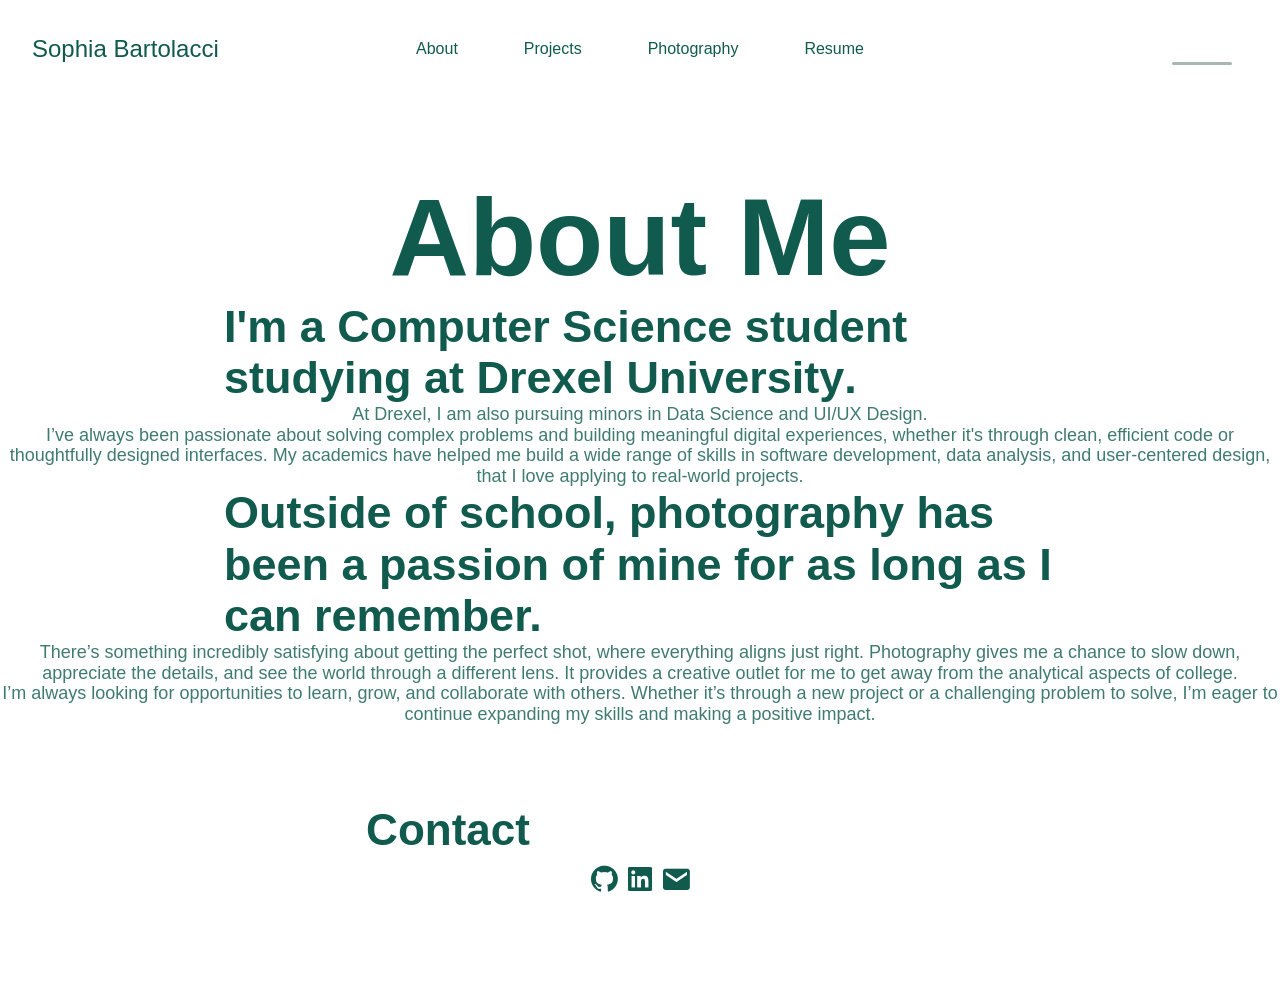
==== html/about.html @ 224af588 "initial update" ====
<!doctype html>
<html lang="en">
  <head>
    <meta charset="UTF-8" />
    <meta http-equiv="X-UA-Compatible" content="IE=edge" />
    <meta name="viewport" content="width=device-width, initial-scale=1.0" />
    <title>About</title>
    <link rel="icon" type="image/x-icon" href="../favicon_io/favicon.ico" />
    <link
      href="https://unpkg.com/boxicons@2.1.4/css/boxicons.min.css"
      rel="stylesheet"
    />
    <link
      href="../styles/normalize.css"
      media="screen"
      rel="stylesheet"
      type="text/css"
    />
    <link href="../styles/style.css" rel="stylesheet" type="text/css" />
    <link href="../styles/about.css" rel="stylesheet" type="text/css" />
  </head>
  <body>
    <header>
      <a href="../index.html" class="home">Sophia Bartolacci</a>
      <input type="checkbox" id="nav-toggle" class="nav-toggle" hidden />
      <label for="nav-toggle" class="nav-toggle-label">
        <span></span>
        <span></span>
        <span></span>
      </label>
      <nav>
        <ul>
          <li><a href="../index.html">Home</a></li>
          <li><a href="./about.html">About</a></li>
          <li><a href="../index.html">Projects</a></li>
          <li><a href="./photos.html">Photography</a></li>
          <li><a href="./resume.html">Resume</a></li>
        </ul>
      </nav>
      <div class="nav-right">
        <label class="empty"> empty box </label>
        <label class="theme-switch">
          <input type="checkbox" id="theme-toggle" />
          <span class="slider"></span>
        </label>
      </div>
    </header>
    <main>
      <h1>About Me</h1>
    <div class="container">
      <h2 class="subtitle">
        I'm a Computer Science student studying at
        <a href="https://www.online.drexel.edu/" target="_blank"
          >Drexel University</a
        >.
      </h2>
      <div class="description-container">
        <p class="description">
          At Drexel, I am also pursuing minors in Data Science and UI/UX Design.
        </p>
        <p class="description">
          I’ve always been passionate about solving complex problems and
          building meaningful digital experiences, whether it's through clean,
          efficient code or thoughtfully designed interfaces. My academics have
          helped me build a wide range of skills in software development, data
          analysis, and user-centered design, that I love applying to real-world
          projects.
        </p>
      </div>
      <div class="container">
        <h2 class="subtitle">
          Outside of school, photography has been a passion of mine for as long
          as I can remember.
        </h2>
        <div class="description-container">
          <p class="description">
            There’s something incredibly satisfying about getting the perfect
            shot, where everything aligns just right. Photography gives me a
            chance to slow down, appreciate the details, and see the world
            through a different lens. It provides a creative outlet for me to
            get away from the analytical aspects of college.
          </p>
          <p class="description">
            I’m always looking for opportunities to learn, grow, and collaborate
            with others. Whether it’s through a new project or a challenging
            problem to solve, I’m eager to continue expanding my skills and
            making a positive impact.
          </p>
        </div>
      </div>
    </div>
    </main>
    <footer>
      <h1>Contact</h1>
      <a href="https://github.com/sophiabartolacci" target="_blank">
        <i class="bx bxl-github"></i>
        <span class="footer-hidden-text"
          >Sophia Bartolacci's GitHub Profile</span
        >
      </a>
      <a href="https://www.linkedin.com/in/sophiabartolacci/" target="_blank">
        <i class="bx bxl-linkedin-square"></i>
        <span class="footer-hidden-text"
          >Sophia Bartolacci's LinkedIn Profile</span
        >
      </a>
      <a href="mailto:slb522@drexel.edu">
        <i class="bx bxs-envelope"></i>
        <span class="footer-hidden-text"
          >Sophia Bartolacci's Email Address</span
        >
      </a>
    </footer>
    <script src="../script/darkMode.js"></script>
  </body>
</html>
---- styles/style.css ----
/* Variables and Animations */
:root {
  --acorn-font: 'Acorn', sans-serif;
  --background-image: url(../images/light-mode.JPEG);
  --lighter-text-color: rgba(16, 90, 78, 0.8);
  --menu-background-color: rgb(16, 90, 78);
  --menu-text-color: #e7d2cb;
  --montserrat-font: 'Montserrat', sans-serif;
  --nav-background-hover: rgba(16, 90, 78, 0.3);
  --nav-height: 48px;
  --nav-text-hover: white;
  --project-text-color: #354542;
  --rhythm: 1.5rem;
  --text-color: #105a4e;
  --text-hover: #578b83;
}

.dark-mode {
  --background-image: url(../images/dark-mode.JPEG);
  --nav-background-hover: rgba(231, 210, 203, 0.3);
  --nav-text-hover: #105a4e;
  --slider-color: #283735;
  --text-color: #e7d2cb;
  --text-hover: #283735;
}

@font-face {
  font-family: Acorn;
  src: url(../fonts/acorn-medium.ttf);
}

@font-face {
  font-family: Montserrat;
  src: url(../fonts/montserrat.ttf);
}

@keyframes fadeInUp {
  to {
    opacity: 1;
    transform: translateY(0);
  }
}

/* Base Styles */
*,
*::before,
*::after {
  box-sizing: border-box;
}

* {
  color: var(--text-color);
  font-family: var(--montserrat-font);
  list-style: none;
  margin: 0;
  padding: 0;
  text-decoration: none;
}

body {
  background-attachment: fixed;
  background-image: var(--background-image);
  background-position: center;
  background-repeat: no-repeat;
  background-size: cover;
  height: 100vh;
  margin: 0;
  transition: background-color 0.3s ease, color 0.3s ease;
  width: 100vw;
}

h1 {
  animation: fadeInUp 0.5s forwards;
  font-family: var(--acorn-font);
  font-size: 2.8125rem;
  margin: 0;
  opacity: 0;
  padding-top: 60px;
  text-align: center;
  transform: translateY(-20px);
  transition: transform 0.3s ease, opacity 0.3s ease;
  width: 70%;
  margin: auto;
  margin-top: 30px;
}

h2 {
  font-family: var(--acorn-font);
  font-size: 45px;
}

p {
  animation: fadeInUp 0.8s forwards;
  color: var(--lighter-text-color);
  font-size: 0.875rem;
  font-weight: 500;
  opacity: 0;
  text-align: center;
  transform: translateY(-20px);
  transition: transform 0.3s ease, opacity 0.3s ease;
}

p a {
  font-weight: bold;
}

p a:hover {
  color: var(--text-hover);
}

.home {
  display: none;
}

header {
  animation: fadeInUp 0.2s forwards;
  background: var(--nav-background-hover);
  height: var(--nav-height);
  left: 0;
  opacity: 0;
  position: fixed;
  top: 0;
  transform: translateY(-20px);
  transition: transform 0.3s ease, opacity 0.3s ease;
  width: 100%;
  z-index: 1000;
}

header label {
  cursor: pointer;
  height: 20px;
  position: absolute;
  right: 1rem;
  top: 1rem;
  width: 26px;
  z-index: 1001;
}

header label span {
  background-color: var(--text-color);
  border-radius: 2px;
  color: var(--menu-text-color);
  display: block;
  height: 3px;
  position: absolute;
  transform-origin: left;
  width: 100%;
}

header label span:nth-child(1) {
  top: 0;
}

header label span:nth-child(2) {
  top: 8px;
}

header label span:nth-child(3) {
  top: 16px;
}

nav {
  background: var(--menu-background-color);
  height: 100vh;
  margin-block-start: var(--nav-height);
  position: fixed;
  right: -300px;
  top: 0;
  width: 300px;
  z-index: 1000;
}

nav ul {
  list-style: none;
  margin: 0;
  padding: 0;
}

nav ul li {
  padding: 0;
}

nav ul li a {
  background: var(--menu-background-color);
  color: var(--menu-text-color);
  display: block;
  font-family: var(--acorn-font);
  font-size: 1.25rem;
  padding-block: 1rem;
  padding-inline: 1rem;
  text-decoration: none;
  transition: 0.3s ease;
}

nav ul li a:hover {
  background-color: var(--menu-text-color);
  color: var(--menu-background-color);
}

.nav-toggle:checked ~ nav {
  right: 0;
}

.nav-toggle:checked ~ .nav-toggle-label span:nth-child(1) {
  top: -2px;
  transform: rotate(45deg);
}

.nav-toggle:checked ~ .nav-toggle-label span:nth-child(2) {
  opacity: 0;
}

.nav-toggle:checked ~ .nav-toggle-label span:nth-child(3) {
  transform: rotate(-45deg);
}



.subtitle {
  animation: fadeInUp 0.8s forwards;
  justify-content: center;
  margin: auto;
  opacity: 0;
  transform: translateY(-20px);
  transition: transform 0.3s ease, opacity 0.3s ease;
  width: 65%;
}

.subtitle a {
  font-weight: bold;
}

.subtitle a:hover {
  color: var(--text-hover);
}

#second-paragraph {
  margin: auto;
  margin-top: 50px;
  width: 75%;
}

.contact {
  font-size: 40px;
}

footer {
  background: transparent;
  margin-top: 50px;
  text-align: center;
  transition: 0.3s ease;
}

footer h1 {
  margin: 0;
  padding-top: 30px;
}

footer a i {
  color: var(--text-color);
  font-size: 1.5625rem;
  margin: 0;
  margin-bottom: 50px;
  margin-top: 8px;
  padding-bottom: 40px;
  text-decoration: none;
  transition: transform 0.2s ease;
}

footer a i:hover {
  color: var(--text-hover);
  transform: scale(1.45);
}

.footer-hidden-text {
  border: 0;
  clip: rect(0, 0, 0, 0);
  height: 1px;
  margin: -1px;
  overflow: hidden;
  padding: 0;
  position: absolute;
  width: 1px;
}

.links a i {
  color: var(--text-color);
  font-size: 30px;
  margin: 0;
  margin-bottom: 50px;
  text-decoration: none;
  transition: transform 0.2s ease;
}

.links a i:hover {
  color: var(--text-hover);
  transform: scale(1.45);
}

.link-boxes {
  animation: fadeInUp 0.5s forwards;
  display: flex;
  flex-wrap: wrap;
  gap: 30px;
  justify-content: center;
  margin-top: 30px;
  opacity: 0;
  transform: translateY(-50px);
  transition: transform 0.5s ease, opacity 0.3s ease;
}

.link-box {
  border-radius: 35px;
  display: block;
  padding-left: 30px;
  padding-top: 20px;
  position: relative;
  text-decoration: none;
  transition: transform 0.2s ease;
  width: 300px;
}

.link-box:hover {
  transform: scale(1.05);
}

.above-text {
  color: var(--project-text-color);
  font-size: 1.125rem;
  margin: 0;
}

.box-title {
  color: var(--project-text-color);
  font-family: var(--acorn-font);
  font-size: 1.875rem;
  text-align: left;
}

.link-box:first-of-type {
  background-color: #f3a1ad;
}

.link-box:nth-of-type(2) {
  background-color: #a3dcd5;
}

.link-box:nth-of-type(3) {
  background-color: #c78476;
}

.link-box:nth-of-type(4) {
  background-color: #f0c159;
}

.link-boxes a {
  font-family: var(--acorn-font);
  font-size: 45px;
}

.empty {
  color: transparent;
}

.theme-switch {
  display: inline-block;
  height: 34px;
  position: relative;
  width: 60px;
}

.theme-switch input {
  height: 0;
  opacity: 0;
  width: 0;
}

.slider {
  background-color: #a8b6b4;
  border-radius: 34px;
  bottom: 0;
  cursor: pointer;
  left: 0;
  position: absolute;
  right: 0;
  top: 0;
  transition: 0.4s;
}

.slider:before {
  background-image: url("../images/sun.png");
  background-repeat: no-repeat;
  background-size: cover;
  border-radius: 50%;
  bottom: -16px;
  content: "";
  height: 65px;
  left: -15px;
  position: absolute;
  transition: 0.4s;
  width: 65px;
}

input:checked + .slider {
  background-color: var(--slider-color);
}

input:checked + .slider:before {
  background-image: url("../images/moon.png");
  bottom: -12px;
  height: 60px;
  transform: translateX(28px);
  width: 60px;
}

/* Media Queries */
@media screen and (min-width: 650px) {
  h1 {
    font-size: 3.75rem;
    padding-top: 100px;
  }

  p {
    font-size: 1.125rem;
  }

  footer h1 {
    font-size: 2.75rem;
  }

  footer a i {
    font-size: 2rem;
  }
}

@media screen and (min-width: 1024px) {
  .nav-toggle-label,
  label,
  input,
  nav ul li:first-child {
    display: none;
  }

  h1 {
    font-size: 110px;
    padding-top: 5rem;
  }

  .home {
    background-color: transparent;
    display: flex;
    font-family: var(--acorn-font);
    font-size: 1.5rem;
    grid-column: 1/2;
    height: 50px;
    justify-content: left;
    margin: 35px 35px 15px 0;
    text-align: center;
    transition: 0.2s ease;
  }

  .home:hover {
    color: var(--text-hover);
    transform: scale(1.05);
  }

  header {
    background: none;
    display: grid;
    grid-template-columns: 1fr auto 1fr;
    padding: 0 2rem;
    position: static;
  }

  nav {
    background: none;
    display: flex;
    height: 50px;
    justify-content: center;
    margin: 30px;
    position: static;
    width: auto;
  }

  nav ul {
    display: flex;
    gap: 1rem;
  }

  nav ul li a {
    background-color: transparent;
    border-radius: 50px;
    color: var(--text-color);
    display: block;
    font-family: var(--montserrat-font);
    font-size: 1rem;
    padding: 10px 25px;
    transition: 0.2s ease;
  }

  nav ul li a:hover {
    background-color: var(--nav-background-hover);
    color: var(--nav-text-hover);
  }

  .link-boxes {
    gap: 100px;
    margin-top: 70px;
  }

  .link-box {
    height: 451px;
    padding: 50px;
  }

  .link-box:first-of-type {
    width: 30%;
  }

  .link-box:nth-of-type(2) {
    width: 50%;
  }

  .link-box:nth-of-type(3) {
    width: 45%;
  }

  .box-title {
    font-size: 35px;
    text-align: center;
  }

  .nav-right {
    align-items: center;
    display: flex;
    margin-left: auto;
  }

  .nav-right li {
    margin-left: 30px;
  }
}

@media screen and (min-width: 1280px) {
  h1 {
    font-size: 6.875rem;
    padding-top: 6rem;
  }
}
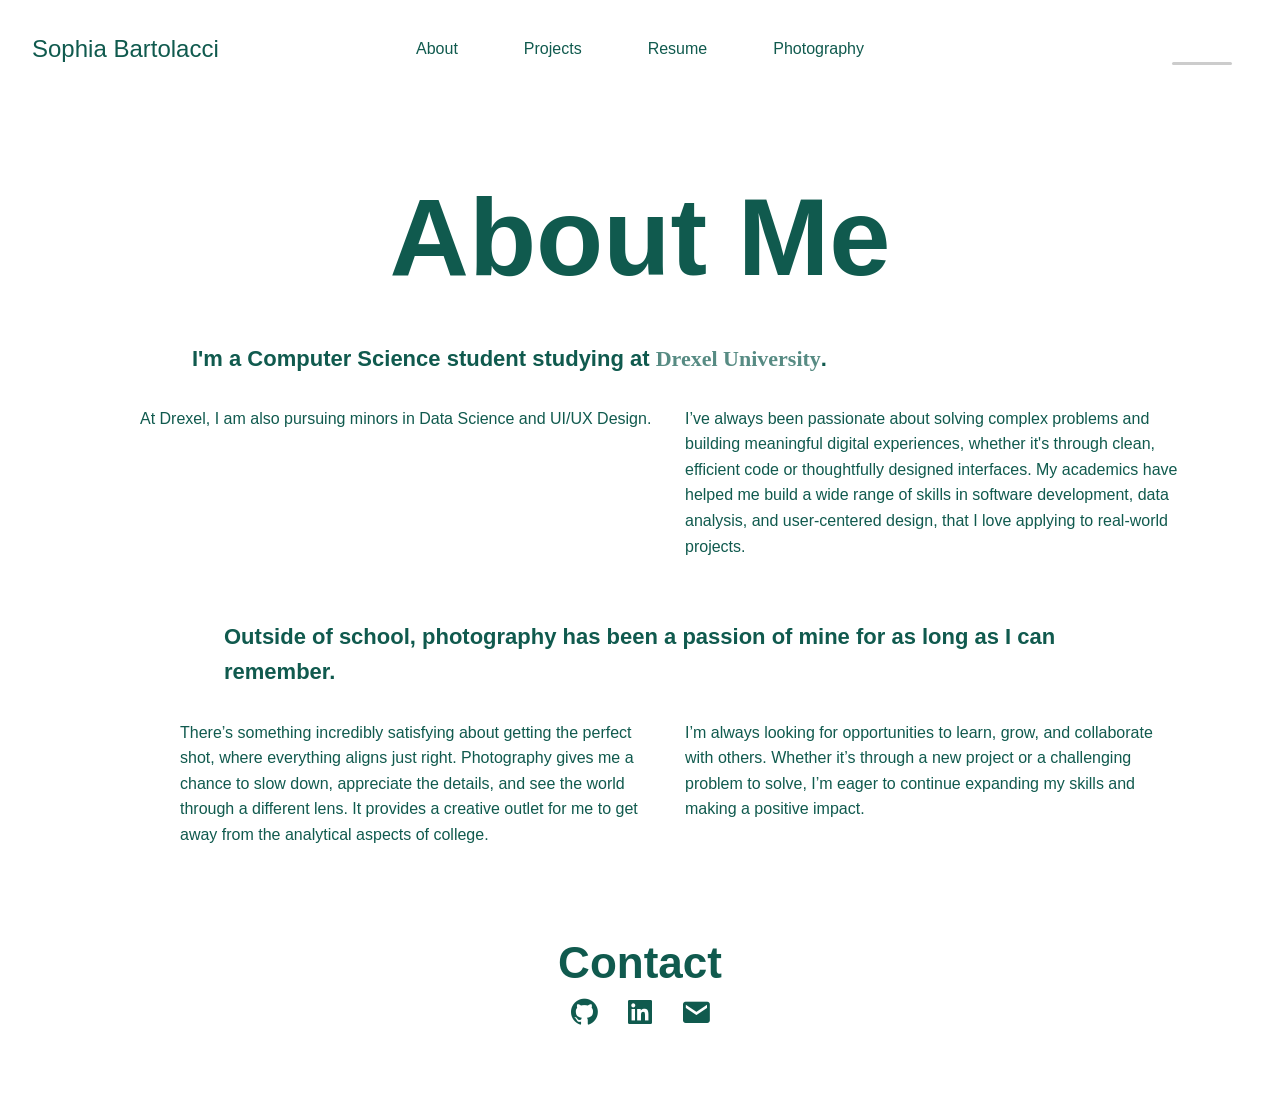
==== commit 746e8e64: "project boxes, clean code, etc" ====
--- a/html/about.html
+++ b/html/about.html
@@ -33,8 +33,8 @@
           <li><a href="../index.html">Home</a></li>
           <li><a href="./about.html">About</a></li>
           <li><a href="../index.html">Projects</a></li>
+          <li><a href="./resume.html">Resume</a></li>
           <li><a href="./photos.html">Photography</a></li>
-          <li><a href="./resume.html">Resume</a></li>
         </ul>
       </nav>
       <div class="nav-right">
--- a/styles/style.css
+++ b/styles/style.css
@@ -11,6 +11,7 @@
   --nav-text-hover: white;
   --project-text-color: #354542;
   --rhythm: 1.5rem;
+  --slider-bg-light: #ccc;
   --text-color: #105a4e;
   --text-hover: #578b83;
 }
@@ -19,6 +20,7 @@
   --background-image: url(../images/dark-mode.JPEG);
   --nav-background-hover: rgba(231, 210, 203, 0.3);
   --nav-text-hover: #105a4e;
+  --slider-bg-light: #555;
   --slider-color: #283735;
   --text-color: #e7d2cb;
   --text-hover: #283735;
@@ -70,18 +72,17 @@
 }
 
 h1 {
-  animation: fadeInUp 0.5s forwards;
+  animation: fadeInUp 0.5s 0.2s forwards;
   font-family: var(--acorn-font);
   font-size: 2.8125rem;
-  margin: 0;
+  margin: 0 auto;
+  margin-top: 30px;
   opacity: 0;
   padding-top: 60px;
   text-align: center;
   transform: translateY(-20px);
   transition: transform 0.3s ease, opacity 0.3s ease;
   width: 70%;
-  margin: auto;
-  margin-top: 30px;
 }
 
 h2 {
@@ -90,7 +91,7 @@
 }
 
 p {
-  animation: fadeInUp 0.8s forwards;
+  animation: fadeInUp 0.8s 0.4s forwards;
   color: var(--lighter-text-color);
   font-size: 0.875rem;
   font-weight: 500;
@@ -217,9 +218,12 @@
 
 
 .subtitle {
-  animation: fadeInUp 0.8s forwards;
+  animation: fadeInUp 0.8s 0.4s forwards;
+  font-size: 1.125rem;
   justify-content: center;
+  line-height: 1.6;
   margin: auto;
+  margin-top: 30px;
   opacity: 0;
   transform: translateY(-20px);
   transition: transform 0.3s ease, opacity 0.3s ease;
@@ -245,21 +249,26 @@
 }
 
 footer {
+  animation: fadeInUp 0.8s 1.2s forwards;
   background: transparent;
   margin-top: 50px;
+  opacity: 0;
   text-align: center;
+  transform: translateY(-20px);
   transition: 0.3s ease;
 }
 
 footer h1 {
-  margin: 0;
+  margin: 0 auto;
   padding-top: 30px;
+  text-align: center;
+  width: 100%;
 }
 
 footer a i {
   color: var(--text-color);
   font-size: 1.5625rem;
-  margin: 0;
+  margin: 0 10px;
   margin-bottom: 50px;
   margin-top: 8px;
   padding-bottom: 40px;
@@ -298,7 +307,7 @@
 }
 
 .link-boxes {
-  animation: fadeInUp 0.5s forwards;
+  animation: fadeInUp 0.8s 0.6s forwards;
   display: flex;
   flex-wrap: wrap;
   gap: 30px;
@@ -376,7 +385,7 @@
 }
 
 .slider {
-  background-color: #a8b6b4;
+  background-color: var(--slider-bg-light);
   border-radius: 34px;
   bottom: 0;
   cursor: pointer;
@@ -414,6 +423,21 @@
 }
 
 /* Media Queries */
+@media screen and (max-width: 1023px) {
+  .nav-right {
+    background: var(--menu-background-color);
+    bottom: 0;
+    padding: 20px;
+    position: absolute;
+    right: 0;
+    width: 100%;
+  }
+
+  .subtitle {
+    margin-top: 20px;
+  }
+}
+
 @media screen and (min-width: 650px) {
   h1 {
     font-size: 3.75rem;
@@ -422,6 +446,11 @@
 
   p {
     font-size: 1.125rem;
+  }
+
+  .subtitle {
+    font-size: 1.25rem;
+    margin-top: 25px;
   }
 
   footer h1 {
@@ -509,20 +538,36 @@
   }
 
   .link-box {
-    height: 451px;
-    padding: 50px;
+    padding: 50px 50px 0 50px;
+  }
+
+  .link-box:first-of-type,
+  .link-box:nth-of-type(2) {
+    height: 450px;
+  }
+
+  .link-box:nth-of-type(3) {
+    height: 520px;
+  }
+
+  .link-box:nth-of-type(4) {
+    height: 460px;
   }
 
   .link-box:first-of-type {
-    width: 30%;
+    width: 500px;
   }
 
   .link-box:nth-of-type(2) {
-    width: 50%;
+    width: 750px;
   }
 
   .link-box:nth-of-type(3) {
-    width: 45%;
+    width: 850px;
+  }
+
+  .link-box:nth-of-type(4) {
+    width: 800px;
   }
 
   .box-title {
@@ -546,4 +591,9 @@
     font-size: 6.875rem;
     padding-top: 6rem;
   }
+
+  .subtitle {
+    font-size: 1.375rem;
+    margin-top: 40px;
+  }
 }
--- a/styles/about.css
+++ b/styles/about.css
@@ -0,0 +1,101 @@
+@keyframes fadeInUp {
+    to {
+      opacity: 1;
+      transform: translateY(0);
+    }
+  }
+  
+.container {
+    align-items: flex-start;
+    display: block;
+    margin: 60px auto;
+    max-width: 1200px;
+    padding: 0 40px;
+}
+
+.container:first-of-type {
+    margin-top: 40px;
+}
+
+.subtitle {
+    animation: fadeInUp 0.8s 0.4s forwards;
+    color: var(--text-color);
+    font-family: var(--acorn-font);
+    font-size: 1.125rem;
+    font-weight: bold;
+    line-height: 1.6;
+    margin-bottom: 30px;
+    opacity: 0;
+    text-align: left;
+    transform: translateY(-20px);
+    transition: transform 0.2s ease;
+    width: 80%;
+}
+
+.subtitle a {
+    color: #578b83;
+    font-family: "Acorn";
+    transition: transform 0.2s ease;
+}
+
+.subtitle a:hover {
+    color: var(--text-color);
+    transform: scale(1.05);
+}
+
+.description-container {
+    display: grid;
+    gap: 30px;
+    grid-template-columns: 1fr 1fr;
+    margin-left: 60px;
+    width: calc(100% - 60px);
+}
+
+.description {
+    animation: fadeInUp 0.8s 0.6s forwards;
+    color: var(--text-color);
+    font-size: 1rem;
+    font-weight: 400;
+    line-height: 1.6;
+    opacity: 0;
+    text-align: left;
+    transform: translateY(-20px);
+}
+
+.description:nth-child(2) {
+    animation-delay: 0.8s;
+}
+
+@media screen and (min-width: 650px) {
+    .subtitle {
+        font-size: 1.25rem;
+    }
+}
+
+@media screen and (min-width: 1280px) {
+    .subtitle {
+        font-size: 1.375rem;
+    }
+}
+
+@media screen and (max-width: 768px) {
+    .container {
+        margin: 40px auto;
+        padding: 0 20px;
+    }
+
+    .subtitle {
+        width: 100%;
+    }
+
+    .description-container {
+        display: block;
+        margin-left: 0;
+        width: 100%;
+    }
+
+    .description {
+        margin-bottom: 20px;
+        width: 100%;
+    }
+}
